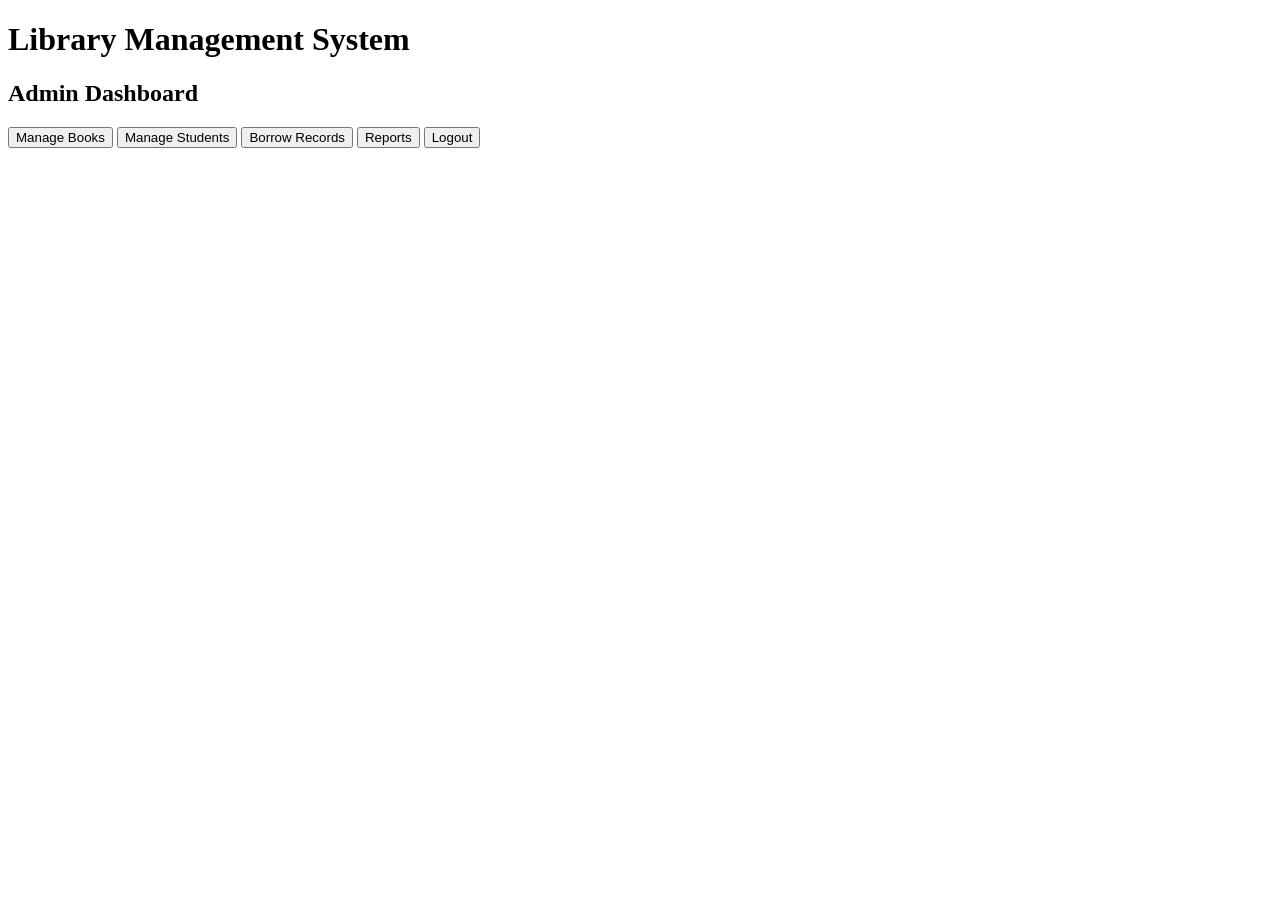
==== frontend/admin-dashboard.html @ e3973781 "Completed Admin Book Management Module" ====
<!DOCTYPE html>
<html lang="en">
<head>
    <meta charset="UTF-8">
    <meta name="viewport" content="width=device-width, initial-scale=1.0">
    <title>Admin Dashboard</title>

    <link rel="stylesheet" href="css/dashboard.css">
</head>

<body>

<h1>Library Management System</h1>

<h2>Admin Dashboard</h2>

<div>

    <button onclick="location.href='books.html'">
        Manage Books
    </button>

    <button>
        Manage Students
    </button>

    <button>
        Borrow Records
    </button>

    <button>
        Reports
    </button>

    <button onclick="logout()">
        Logout
    </button>

</div>

<script src="js/admin.js"></script>

</body>
</html>
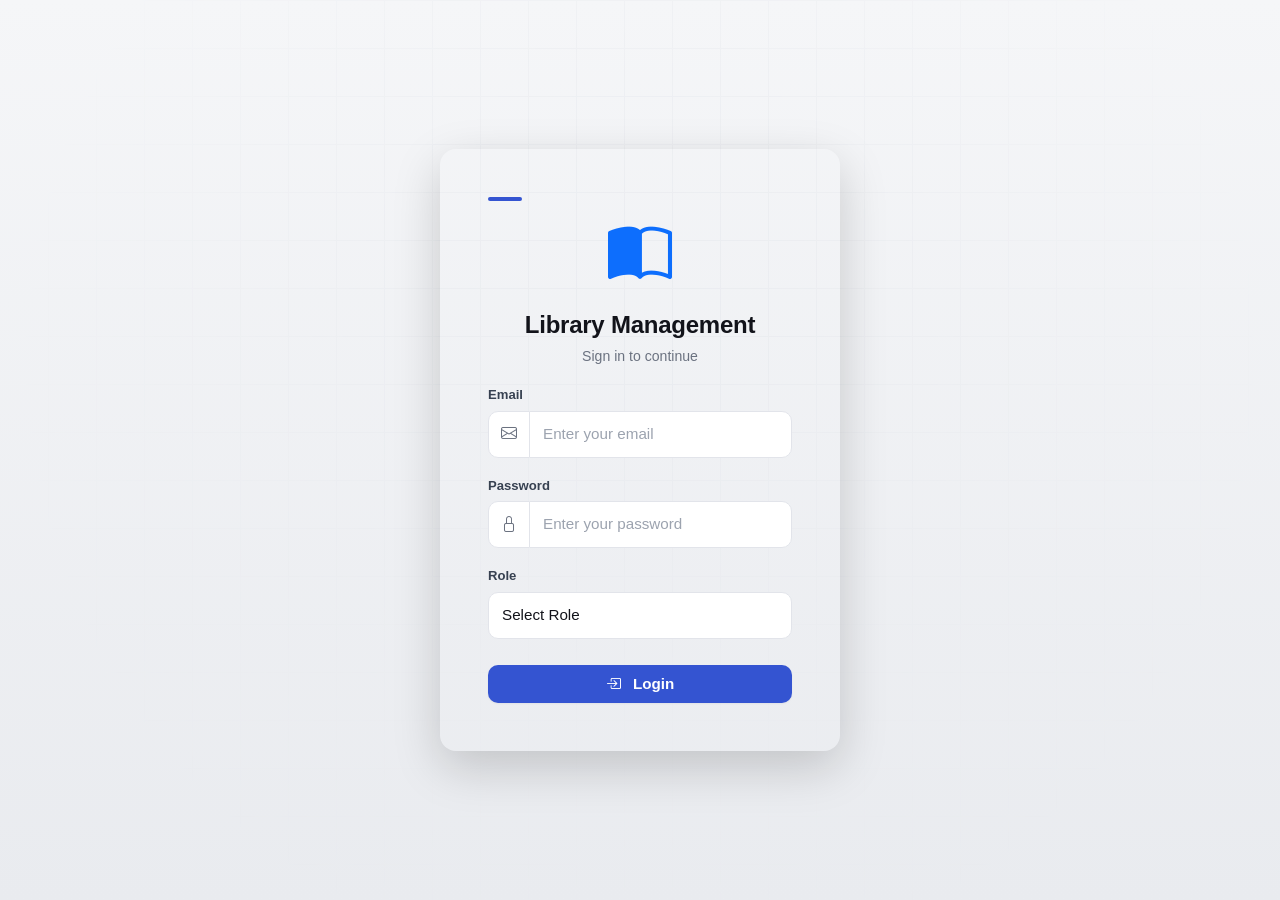
==== commit 2a394c42: "styles" ====
--- a/frontend/admin-dashboard.html
+++ b/frontend/admin-dashboard.html
@@ -13,6 +13,7 @@
 <h1>Library Management System</h1>
 
 <h2>Admin Dashboard</h2>
+<h2>Welcome, <span id="adminName"></span></h2>
 
 <div>
 
@@ -20,17 +21,11 @@
         Manage Books
     </button>
 
-    <button>
-        Manage Students
-    </button>
+    <button onclick="location.href='students.html'">
 
-    <button>
-        Borrow Records
-    </button>
+View Students
 
-    <button>
-        Reports
-    </button>
+</button>
 
     <button onclick="logout()">
         Logout
@@ -38,6 +33,40 @@
 
 </div>
 
+<div class="cards">
+
+<div class="card">
+<h3>Total Books</h3>
+<h1 id="totalBooks">0</h1>
+</div>
+
+<div class="card">
+<h3>Available Books</h3>
+<h1 id="availableBooks">0</h1>
+</div>
+
+<div class="card">
+<h3>Borrowed Books</h3>
+<h1 id="borrowedBooks">0</h1>
+</div>
+
+<div class="card">
+<h3>Returned Books</h3>
+<h1 id="returnedBooks">0</h1>
+</div>
+
+<div class="card">
+<h3>Total Students</h3>
+<h1 id="totalStudents">0</h1>
+</div>
+
+<div class="card">
+<h3>Fine Collected</h3>
+<h1 id="totalFine">₹0</h1>
+</div>
+
+</div>
+
 <script src="js/admin.js"></script>
 
 </body>
--- a/frontend/css/dashboard.css
+++ b/frontend/css/dashboard.css
@@ -0,0 +1,480 @@
+/* =========================================================
+   Library Management System — Admin Dashboard
+   Light, professional workspace theme: neutral canvas,
+   one primary accent for actions, distinct accent per
+   stat card so the numbers are scannable at a glance.
+========================================================= */
+
+:root{
+    --canvas:#f4f6f9;
+    --surface:#ffffff;
+    --line:#e5e8ee;
+    --ink:#131826;
+    --muted:#667085;
+
+    --accent:#3454d1;
+    --accent-dark:#28409f;
+    --accent-soft:rgba(52,84,209,.10);
+
+    --danger:#dc2626;
+    --danger-soft:rgba(220,38,38,.08);
+
+    --radius-lg:16px;
+    --radius-md:10px;
+    --shadow-sm:0 1px 2px rgba(16,24,40,.05);
+    --shadow-md:0 10px 24px -12px rgba(16,24,40,.18);
+}
+
+*{
+    box-sizing:border-box;
+}
+
+body{
+    margin:0;
+    min-height:100vh;
+    background:var(--canvas);
+    font-family:"Segoe UI","Inter",-apple-system,BlinkMacSystemFont,sans-serif;
+    color:var(--ink);
+    padding-bottom:48px;
+}
+
+/* ---------------- Header ---------------- */
+
+body > h1:first-of-type{
+    margin:0;
+    padding:22px 32px 18px;
+    font-size:1.35rem;
+    font-weight:700;
+    letter-spacing:-.01em;
+    color:var(--ink);
+    background:var(--surface);
+    border-bottom:1px solid var(--line);
+}
+
+body > h1:first-of-type::before{
+    content:"📚 ";
+}
+
+body > h2:nth-of-type(1){
+    margin:20px 32px 2px;
+    font-size:.8rem;
+    font-weight:700;
+    letter-spacing:.08em;
+    text-transform:uppercase;
+    color:var(--accent);
+}
+
+body > h2:nth-of-type(2){
+    margin:0 32px 24px;
+    font-size:1.15rem;
+    font-weight:500;
+    color:var(--muted);
+}
+
+body > h2:nth-of-type(2) span{
+    font-weight:700;
+    color:var(--ink);
+}
+
+/* ---------------- Nav / action bar ---------------- */
+
+body > div:not(.cards){
+    display:flex;
+    flex-wrap:wrap;
+    gap:10px;
+    margin:0 32px 32px;
+    padding:14px;
+    background:var(--surface);
+    border:1px solid var(--line);
+    border-radius:var(--radius-lg);
+    box-shadow:var(--shadow-sm);
+}
+
+body > div:not(.cards) button{
+    border:1.5px solid var(--line);
+    background:var(--surface);
+    color:var(--ink);
+    font-size:.9rem;
+    font-weight:600;
+    padding:10px 18px;
+    border-radius:var(--radius-md);
+    cursor:pointer;
+    transition:border-color .15s ease, background .15s ease, color .15s ease, transform .15s ease;
+}
+
+body > div:not(.cards) button:hover{
+    border-color:var(--accent);
+    color:var(--accent);
+    background:var(--accent-soft);
+    transform:translateY(-1px);
+}
+
+body > div:not(.cards) button:active{
+    transform:translateY(0);
+}
+
+/* primary actions (open a page) get the filled accent treatment */
+body > div:not(.cards) button[onclick^="location.href"]{
+    background:var(--accent);
+    border-color:var(--accent);
+    color:#fff;
+}
+
+body > div:not(.cards) button[onclick^="location.href"]:hover{
+    background:var(--accent-dark);
+    border-color:var(--accent-dark);
+    color:#fff;
+}
+
+/* logout stays visually separate from navigation actions */
+body > div:not(.cards) button[onclick="logout()"]{
+    margin-left:auto;
+    border-color:var(--danger-soft);
+    color:var(--danger);
+    background:var(--danger-soft);
+}
+
+body > div:not(.cards) button[onclick="logout()"]:hover{
+    background:var(--danger);
+    border-color:var(--danger);
+    color:#fff;
+}
+
+/* ---------------- Stat cards ---------------- */
+
+.cards{
+    display:grid;
+    grid-template-columns:repeat(auto-fit, minmax(220px, 1fr));
+    gap:20px;
+    margin:0 32px;
+}
+
+.card{
+    position:relative;
+    background:var(--surface);
+    border:1px solid var(--line);
+    border-radius:var(--radius-lg);
+    padding:22px 22px 20px;
+    box-shadow:var(--shadow-sm);
+    overflow:hidden;
+    transition:box-shadow .2s ease, transform .2s ease;
+}
+
+.card:hover{
+    box-shadow:var(--shadow-md);
+    transform:translateY(-3px);
+}
+
+.card::before{
+    content:"";
+    position:absolute;
+    top:0;
+    left:0;
+    right:0;
+    height:4px;
+    background:var(--accent);
+}
+
+.card h3{
+    margin:0 0 10px;
+    font-size:.78rem;
+    font-weight:700;
+    letter-spacing:.06em;
+    text-transform:uppercase;
+    color:var(--muted);
+}
+
+.card h1{
+    margin:0;
+    font-size:2.1rem;
+    font-weight:700;
+    letter-spacing:-.02em;
+    color:var(--ink);
+}
+
+/* distinct accent per metric, in reading order */
+.card:nth-child(1)::before{ background:#3454d1; }   /* Total Books     */
+.card:nth-child(2)::before{ background:#0f9d58; }   /* Available Books */
+.card:nth-child(3)::before{ background:#e8a33d; }   /* Borrowed Books  */
+.card:nth-child(4)::before{ background:#14b8a6; }   /* Returned Books  */
+.card:nth-child(5)::before{ background:#8b5cf6; }   /* Total Students  */
+.card:nth-child(6)::before{ background:#dc2626; }   /* Fine Collected  */
+
+.card:nth-child(1) h1{ color:#3454d1; }
+.card:nth-child(2) h1{ color:#0f9d58; }
+.card:nth-child(3) h1{ color:#c9821f; }
+.card:nth-child(4) h1{ color:#0f8a7a; }
+.card:nth-child(5) h1{ color:#7c3aed; }
+.card:nth-child(6) h1{ color:#dc2626; }
+
+/* ---------------- Responsive ---------------- */
+
+@media (max-width:640px){
+    body > h1:first-of-type,
+    body > h2:nth-of-type(1),
+    body > h2:nth-of-type(2),
+    body > div:not(.cards),
+    .cards{
+        margin-left:16px;
+        margin-right:16px;
+    }
+
+    body > div:not(.cards) button[onclick="logout()"]{
+        margin-left:0;
+    }
+
+    .card h1{
+        font-size:1.7rem;
+    }
+}
+
+
+
+
+
+/* =========================================================
+   Library Management System — Admin Dashboard
+   Light, professional workspace theme: neutral canvas,
+   one primary accent for actions, distinct accent per
+   stat card so the numbers are scannable at a glance.
+========================================================= */
+
+:root{
+    --canvas:#f4f6f9;
+    --surface:#ffffff;
+    --line:#e5e8ee;
+    --ink:#131826;
+    --muted:#667085;
+
+    --accent:#3454d1;
+    --accent-dark:#28409f;
+    --accent-soft:rgba(52,84,209,.10);
+
+    --danger:#dc2626;
+    --danger-soft:rgba(220,38,38,.08);
+
+    --radius-lg:16px;
+    --radius-md:10px;
+    --shadow-sm:0 1px 2px rgba(16,24,40,.05);
+    --shadow-md:0 10px 24px -12px rgba(16,24,40,.18);
+}
+
+*{
+    box-sizing:border-box;
+}
+
+body{
+    margin:0;
+    min-height:100vh;
+    background:var(--canvas);
+    font-family:"Segoe UI","Inter",-apple-system,BlinkMacSystemFont,sans-serif;
+    color:var(--ink);
+    padding-bottom:48px;
+}
+
+/* ---------------- Header ---------------- */
+
+body > h1:first-of-type{
+    margin:0;
+    padding:22px 32px 18px;
+    font-size:1.35rem;
+    font-weight:700;
+    letter-spacing:-.01em;
+    color:var(--ink);
+    background:var(--surface);
+    border-bottom:1px solid var(--line);
+}
+
+body > h1:first-of-type::before{
+    content:"📚 ";
+}
+
+body > h2:nth-of-type(1){
+    margin:20px 32px 2px;
+    font-size:.8rem;
+    font-weight:700;
+    letter-spacing:.08em;
+    text-transform:uppercase;
+    color:var(--accent);
+}
+
+body > h2:nth-of-type(2),
+body > h2.welcome{
+    margin:0 32px 24px;
+    font-size:1.15rem;
+    font-weight:500;
+    color:var(--muted);
+}
+
+body > h2:nth-of-type(2) span,
+body > h2.welcome span{
+    font-weight:700;
+    color:var(--ink);
+}
+
+/* ---------------- Nav / action bar ---------------- */
+
+body > div:not(.cards),
+.menu{
+    display:flex;
+    flex-wrap:wrap;
+    gap:10px;
+    margin:0 32px 32px;
+    padding:14px;
+    background:var(--surface);
+    border:1px solid var(--line);
+    border-radius:var(--radius-lg);
+    box-shadow:var(--shadow-sm);
+}
+
+body > div:not(.cards) button,
+.menu button{
+    border:1.5px solid var(--line);
+    background:var(--surface);
+    color:var(--ink);
+    font-size:.9rem;
+    font-weight:600;
+    padding:10px 18px;
+    border-radius:var(--radius-md);
+    cursor:pointer;
+    transition:border-color .15s ease, background .15s ease, color .15s ease, transform .15s ease;
+}
+
+body > div:not(.cards) button:hover,
+.menu button:hover{
+    border-color:var(--accent);
+    color:var(--accent);
+    background:var(--accent-soft);
+    transform:translateY(-1px);
+}
+
+body > div:not(.cards) button:active,
+.menu button:active{
+    transform:translateY(0);
+}
+
+/* primary actions (open a page) get the filled accent treatment */
+body > div:not(.cards) button[onclick^="location.href"],
+.menu button[onclick^="location.href"]{
+    background:var(--accent);
+    border-color:var(--accent);
+    color:#fff;
+}
+
+body > div:not(.cards) button[onclick^="location.href"]:hover,
+.menu button[onclick^="location.href"]:hover{
+    background:var(--accent-dark);
+    border-color:var(--accent-dark);
+    color:#fff;
+}
+
+/* logout stays visually distinct from navigation actions */
+body > div:not(.cards) button[onclick="logout()"],
+.menu button[onclick="logout()"]{
+    border-color:var(--danger-soft);
+    color:var(--danger);
+    background:var(--danger-soft);
+}
+
+body > div:not(.cards) button[onclick="logout()"]:last-child,
+.menu button[onclick="logout()"]:last-child{
+    margin-left:auto;
+}
+
+body > div:not(.cards) button[onclick="logout()"]:hover,
+.menu button[onclick="logout()"]:hover{
+    background:var(--danger);
+    border-color:var(--danger);
+    color:#fff;
+}
+
+/* ---------------- Stat cards ---------------- */
+
+.cards{
+    display:grid;
+    grid-template-columns:repeat(auto-fit, minmax(220px, 1fr));
+    gap:20px;
+    margin:0 32px;
+}
+
+.card{
+    position:relative;
+    background:var(--surface);
+    border:1px solid var(--line);
+    border-radius:var(--radius-lg);
+    padding:22px 22px 20px;
+    box-shadow:var(--shadow-sm);
+    overflow:hidden;
+    transition:box-shadow .2s ease, transform .2s ease;
+}
+
+.card:hover{
+    box-shadow:var(--shadow-md);
+    transform:translateY(-3px);
+}
+
+.card::before{
+    content:"";
+    position:absolute;
+    top:0;
+    left:0;
+    right:0;
+    height:4px;
+    background:var(--accent);
+}
+
+.card h3{
+    margin:0 0 10px;
+    font-size:.78rem;
+    font-weight:700;
+    letter-spacing:.06em;
+    text-transform:uppercase;
+    color:var(--muted);
+}
+
+.card h1{
+    margin:0;
+    font-size:2.1rem;
+    font-weight:700;
+    letter-spacing:-.02em;
+    color:var(--ink);
+}
+
+/* distinct accent per metric, in reading order */
+.card:nth-child(1)::before{ background:#3454d1; }   /* Total Books     */
+.card:nth-child(2)::before{ background:#0f9d58; }   /* Available Books */
+.card:nth-child(3)::before{ background:#e8a33d; }   /* Borrowed Books  */
+.card:nth-child(4)::before{ background:#14b8a6; }   /* Returned Books  */
+.card:nth-child(5)::before{ background:#8b5cf6; }   /* Total Students  */
+.card:nth-child(6)::before{ background:#dc2626; }   /* Fine Collected  */
+
+.card:nth-child(1) h1{ color:#3454d1; }
+.card:nth-child(2) h1{ color:#0f9d58; }
+.card:nth-child(3) h1{ color:#c9821f; }
+.card:nth-child(4) h1{ color:#0f8a7a; }
+.card:nth-child(5) h1{ color:#7c3aed; }
+.card:nth-child(6) h1{ color:#dc2626; }
+
+/* ---------------- Responsive ---------------- */
+
+@media (max-width:640px){
+    body > h1:first-of-type,
+    body > h2:nth-of-type(1),
+    body > h2:nth-of-type(2),
+    body > h2.welcome,
+    body > div:not(.cards),
+    .menu,
+    .cards{
+        margin-left:16px;
+        margin-right:16px;
+    }
+
+    body > div:not(.cards) button[onclick="logout()"]:last-child,
+    .menu button[onclick="logout()"]:last-child{
+        margin-left:0;
+    }
+
+    .card h1{
+        font-size:1.7rem;
+    }
+}
